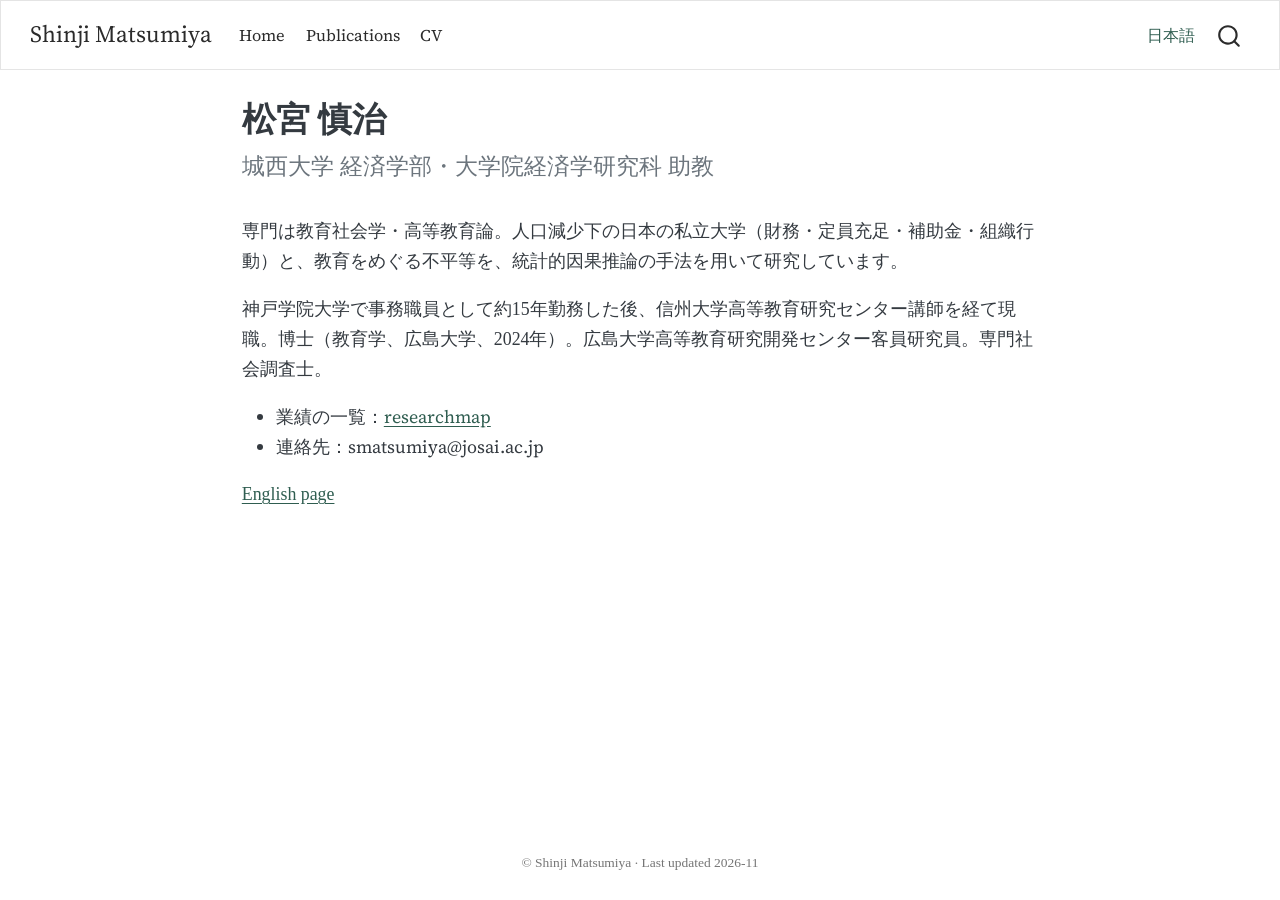
==== ja.html @ 0ce3a1ee "Built site for gh-pages" ====
<!DOCTYPE html>
<html xmlns="http://www.w3.org/1999/xhtml" lang="en" xml:lang="en"><head>

<meta charset="utf-8">
<meta name="generator" content="quarto-1.11.9">

<meta name="viewport" content="width=device-width, initial-scale=1.0, user-scalable=yes">


<title>松宮 慎治 – Shinji Matsumiya</title>
<style>
/* Default styles provided by pandoc.
** See https://pandoc.org/MANUAL.html#variables-for-html for config info.
*/
span.smallcaps{font-variant: small-caps;}
div.columns{display: flex; gap: 1.5em;}
div.column{flex: auto;}
@media screen {
div.columns{gap: min(4vw, 1.5em);}
div.column{overflow-x: auto;}
}
div.hanging-indent{margin-left: 1.5em; text-indent: -1.5em;}
ul.task-list{list-style: none;}
ul.task-list li input[type="checkbox"] {
  width: 0.8em;
  margin: 0 0.8em 0.2em -1em; /* quarto-specific, see https://github.com/quarto-dev/quarto-cli/issues/4556 */ 
  vertical-align: middle;
}
</style>


<script src="site_libs/quarto-nav/quarto-nav.js"></script>
<script src="site_libs/quarto-nav/headroom.min.js"></script>
<script src="site_libs/clipboard/clipboard.min.js"></script>
<script src="site_libs/quarto-search/autocomplete.umd.js"></script>
<script src="site_libs/quarto-search/fuse.min.js"></script>
<script src="site_libs/quarto-search/quarto-search.js"></script>
<meta name="quarto:offset" content="./">
<script src="site_libs/quarto-html/quarto.js" type="module"></script>
<script src="site_libs/quarto-html/tabsets/tabsets.js" type="module"></script>
<script src="site_libs/quarto-html/scrollable-regions/scrollable-regions.js" type="module"></script>
<script src="site_libs/quarto-html/popper.min.js"></script>
<script src="site_libs/quarto-html/tippy.umd.min.js"></script>
<script src="site_libs/quarto-html/anchor.min.js"></script>
<link href="site_libs/quarto-html/tippy.css" rel="stylesheet">
<link href="site_libs/quarto-html/quarto-syntax-highlighting-63b5708e65d6cd79cd7618c58d0c21e7.css" rel="stylesheet" id="quarto-text-highlighting-styles">
<script src="site_libs/bootstrap/bootstrap.min.js"></script>
<link href="site_libs/bootstrap/bootstrap-icons.css" rel="stylesheet">
<link href="site_libs/bootstrap/bootstrap-5ad09388e5ae7d661116b44760a0d848.min.css" rel="stylesheet" append-hash="true" id="quarto-bootstrap" data-mode="light">
<script id="quarto-search-options" type="application/json">{
  "location": "navbar",
  "copy-button": false,
  "collapse-after": 3,
  "panel-placement": "end",
  "type": "overlay",
  "limit": 50,
  "keyboard-shortcut": [
    "f",
    "/",
    "s"
  ],
  "show-item-context": false,
  "language": {
    "search-no-results-text": "No results",
    "search-matching-documents-text": "matching documents",
    "search-copy-link-title": "Copy link to search",
    "search-hide-matches-text": "Hide additional matches",
    "search-more-match-text": "more match in this document",
    "search-more-matches-text": "more matches in this document",
    "search-clear-button-title": "Clear",
    "search-text-placeholder": "",
    "search-detached-cancel-button-title": "Cancel",
    "search-submit-button-title": "Submit",
    "search-label": "Search"
  }
}</script>


</head>

<body class="nav-fixed fullcontent quarto-light"><a id="quarto-skip-link" class="visually-hidden-focusable" href="#quarto-document-content">Skip to main content</a>

<div id="quarto-search-results"></div>
  <header id="quarto-header" class="headroom fixed-top">
    <nav class="navbar navbar-expand-lg " data-bs-theme="dark" aria-label="Site">
      <div class="navbar-container container-fluid">
      <div class="navbar-brand-container mx-auto">
    <a class="navbar-brand" href="./index.html">
    <span class="navbar-title">Shinji Matsumiya</span>
    </a>
  </div>
          <button class="navbar-toggler" type="button" data-bs-toggle="collapse" data-bs-target="#navbarCollapse" aria-controls="navbarCollapse" aria-expanded="false" aria-label="Toggle navigation" onclick="if (window.quartoToggleHeadroom) { window.quartoToggleHeadroom(); }">
  <span class="navbar-toggler-icon"></span>
</button>
          <div class="collapse navbar-collapse" id="navbarCollapse">
            <ul class="navbar-nav navbar-nav-scroll me-auto">
  <li class="nav-item">
    <a class="nav-link" href="./index.html"> 
<span class="menu-text">Home</span></a>
  </li>  
  <li class="nav-item">
    <a class="nav-link" href="./publications.html"> 
<span class="menu-text">Publications</span></a>
  </li>  
  <li class="nav-item">
    <a class="nav-link" href="./files/Matsumiya_CV.pdf"> 
<span class="menu-text">CV</span></a>
  </li>  
</ul>
            <ul class="navbar-nav navbar-nav-scroll ms-auto">
  <li class="nav-item">
    <a class="nav-link active" href="./ja.html" aria-current="page"> 
<span class="menu-text">日本語</span></a>
  </li>  
</ul>
          </div> <!-- /navcollapse -->
            <div class="quarto-navbar-tools">
</div>
            <div id="quarto-search" class="" title="Search"></div>
      </div> <!-- /container-fluid -->
    </nav>
</header>
<!-- content -->
<div id="quarto-content" class="quarto-container page-columns page-rows-contents page-layout-article page-navbar">
<!-- sidebar -->
<!-- margin-sidebar -->
    
<!-- main -->
<main class="content" id="quarto-document-content" tabindex="-1">

<header id="title-block-header" class="quarto-title-block default">
<div class="quarto-title">
<h1 class="title">松宮 慎治</h1>
<p class="subtitle lead">城西大学 経済学部・大学院経済学研究科 助教</p>
</div>



<div class="quarto-title-meta">

    
  
    
  </div>
  


</header>


<p>専門は教育社会学・高等教育論。人口減少下の日本の私立大学（財務・定員充足・補助金・組織行動）と、教育をめぐる不平等を、統計的因果推論の手法を用いて研究しています。</p>
<p>神戸学院大学で事務職員として約15年勤務した後、信州大学高等教育研究センター講師を経て現職。博士（教育学、広島大学、2024年）。広島大学高等教育研究開発センター客員研究員。専門社会調査士。</p>
<ul>
<li>業績の一覧：<a href="https://researchmap.jp/smatsumiya">researchmap</a></li>
<li>連絡先：smatsumiya@josai.ac.jp</li>
</ul>
<p><a href="./index.html">English page</a></p>



</main> <!-- /main -->
<script id="quarto-html-after-body" type="application/javascript">
  window.document.addEventListener("DOMContentLoaded", function (event) {
    const icon = "";
    const anchorJS = new window.AnchorJS();
    anchorJS.options = {
      placement: 'right',
      icon: icon
    };
    anchorJS.add('.anchored');
    const isCodeAnnotation = (el) => {
      for (const clz of el.classList) {
        if (clz.startsWith('code-annotation-')) {                     
          return true;
        }
      }
      return false;
    }
    const onCopySuccess = function(e) {
      // button target
      const button = e.trigger;
      // don't keep focus
      button.blur();
      // flash "checked"
      button.classList.add('code-copy-button-checked');
      var currentTitle = button.getAttribute("title");
      button.setAttribute("title", "Copied!");
      let tooltip;
      if (window.bootstrap) {
        button.setAttribute("data-bs-toggle", "tooltip");
        button.setAttribute("data-bs-placement", "left");
        button.setAttribute("data-bs-title", "Copied!");
        tooltip = new bootstrap.Tooltip(button, 
          { trigger: "manual", 
            customClass: "code-copy-button-tooltip",
            offset: [0, -8]});
        tooltip.show();    
      }
      setTimeout(function() {
        if (tooltip) {
          tooltip.hide();
          button.removeAttribute("data-bs-title");
          button.removeAttribute("data-bs-toggle");
          button.removeAttribute("data-bs-placement");
        }
        button.setAttribute("title", currentTitle);
        button.classList.remove('code-copy-button-checked');
      }, 1000);
      // clear code selection
      e.clearSelection();
    }
    const getTextToCopy = function(trigger) {
      const outerScaffold = trigger.parentElement.cloneNode(true);
      const codeEl = outerScaffold.querySelector('code');
      for (const childEl of codeEl.children) {
        if (isCodeAnnotation(childEl)) {
          childEl.remove();
        }
      }
      return codeEl.innerText;
    }
    const clipboard = new window.ClipboardJS('.code-copy-button:not([data-in-quarto-modal])', {
      text: getTextToCopy
    });
    clipboard.on('success', onCopySuccess);
    if (window.document.getElementById('quarto-embedded-source-code-modal')) {
      const clipboardModal = new window.ClipboardJS('.code-copy-button[data-in-quarto-modal]', {
        text: getTextToCopy,
        container: window.document.getElementById('quarto-embedded-source-code-modal')
      });
      clipboardModal.on('success', onCopySuccess);
    }
      var localhostRegex = new RegExp(/^(?:http|https):\/\/localhost\:?[0-9]*\//);
      var mailtoRegex = new RegExp(/^mailto:/);
        var filterRegex = new RegExp("https:\/\/shinjimatsumiya\.github\.io");
      var isInternal = (href) => {
          return filterRegex.test(href) || localhostRegex.test(href) || mailtoRegex.test(href);
      }
      // Inspect non-navigation links and adorn them if external
      window.quartoDecorateExternalLinks = function (root) {
     var links = (root || window.document).querySelectorAll('a[href]:not(.nav-link):not(.navbar-brand):not(.toc-action):not(.sidebar-link):not(.sidebar-item-toggle):not(.pagination-link):not(.no-external):not([aria-hidden]):not(.dropdown-item):not(.quarto-navigation-tool):not(.about-link)');
      for (var i=0; i<links.length; i++) {
        const link = links[i];
        if (!isInternal(link.href)) {
          // undo the damage that might have been done by quarto-nav.js in the case of
          // links that we want to consider external
          if (link.dataset.originalHref !== undefined) {
            link.href = link.dataset.originalHref;
          }
          if (!link.classList.contains('no-external-icon')) {
          }
        }
      }
      };
      window.quartoDecorateExternalLinks(window.document);
    // Esc closes the popup (WCAG 1.4.13) and focus leaving both trigger and
    // popup closes it (WCAG 2.4.11); tippy handles neither for interactive popups.
    const hideOnEscAndFocusOut = {
      name: 'hideOnEscAndFocusOut',
      defaultValue: true,
      fn(instance) {
        const dismiss = () => {
          // A show scheduled by the trigger delay would otherwise reopen it
          instance.clearDelayTimeouts();
          instance.hide();
        };
        const onKeyDown = (event) => {
          if (event.key !== 'Escape') {
            return;
          }
          // Keep Esc from also reaching page handlers (e.g. reveal.js overview),
          // except an open reveal.js slide menu, which Esc should close too.
          // The menu handles keys only when its keyboard option is on.
          const menuHandlesEsc = window.Reveal?.getPlugin?.('menu')?.isOpen() &&
            window.Reveal.getConfig().menu?.keyboard !== false;
          if (!menuHandlesEsc) {
            event.stopPropagation();
          }
          if (instance.popper.contains(window.document.activeElement)) {
            // Disabled while refocusing so the focus trigger does not reopen it
            instance.disable();
            instance.reference.focus();
            instance.enable();
          }
          dismiss();
        };
        const onFocusOut = (event) => {
          const target = event.relatedTarget;
          if (target && !instance.reference.contains(target) &&
              !instance.popper.contains(target)) {
            dismiss();
          }
        };
        // On the trigger too: a click trigger (code-annotations: select) has no
        // blur handling. Attached for the instance's lifetime so leaving the
        // trigger also cancels a show still pending on the trigger delay.
        instance.reference.addEventListener('focusout', onFocusOut);
        return {
          onShow() {
            window.document.addEventListener('keydown', onKeyDown, true);
            instance.popper.addEventListener('focusout', onFocusOut);
          },
          onHide() {
            window.document.removeEventListener('keydown', onKeyDown, true);
            instance.popper.removeEventListener('focusout', onFocusOut);
          },
          onDestroy() {
            instance.reference.removeEventListener('focusout', onFocusOut);
          },
        };
      },
    };
    function tippyHover(el, contentFn, onTriggerFn, onUntriggerFn) {
      const config = {
        allowHTML: true,
        maxWidth: 500,
        delay: 100,
        arrow: false,
        appendTo: function(el) {
            return el.parentElement;
        },
        interactive: true,
        interactiveBorder: 10,
        theme: 'quarto',
        placement: 'bottom-start',
        plugins: [hideOnEscAndFocusOut],
      };
      if (contentFn) {
        config.content = contentFn;
      }
      if (onTriggerFn) {
        config.onTrigger = onTriggerFn;
      }
      if (onUntriggerFn) {
        config.onUntrigger = onUntriggerFn;
      }
      window.tippy(el, config); 
    }
    const noterefs = window.document.querySelectorAll('a[role="doc-noteref"]');
    for (var i=0; i<noterefs.length; i++) {
      const ref = noterefs[i];
      tippyHover(ref, function() {
        // use id or data attribute instead here
        let href = ref.getAttribute('data-footnote-href') || ref.getAttribute('href');
        try { href = new URL(href).hash; } catch {}
        const id = href.replace(/^#\/?/, "");
        const note = window.document.getElementById(id);
        if (note) {
          return note.innerHTML;
        } else {
          return "";
        }
      });
    }
    const xrefs = window.document.querySelectorAll('a.quarto-xref');
    const processXRef = (id, note) => {
      // Strip column container classes
      const stripColumnClz = (el) => {
        el.classList.remove("page-full", "page-columns");
        if (el.children) {
          for (const child of el.children) {
            stripColumnClz(child);
          }
        }
      }
      stripColumnClz(note)
      if (id === null || id.startsWith('sec-')) {
        // Special case sections, only their first couple elements
        const container = document.createElement("div");
        if (note.children && note.children.length > 2) {
          container.appendChild(note.children[0].cloneNode(true));
          for (let i = 1; i < note.children.length; i++) {
            const child = note.children[i];
            if (child.tagName === "P" && child.innerText === "") {
              continue;
            } else {
              container.appendChild(child.cloneNode(true));
              break;
            }
          }
          if (window.Quarto?.typesetMath) {
            window.Quarto.typesetMath(container);
          }
          return container.innerHTML
        } else {
          if (window.Quarto?.typesetMath) {
            window.Quarto.typesetMath(note);
          }
          return note.innerHTML;
        }
      } else {
        // Remove any anchor links if they are present
        const anchorLink = note.querySelector('a.anchorjs-link');
        if (anchorLink) {
          anchorLink.remove();
        }
        if (window.Quarto?.typesetMath) {
          window.Quarto.typesetMath(note);
        }
        if (note.classList.contains("callout")) {
          return note.outerHTML;
        } else {
          return note.innerHTML;
        }
      }
    }
    for (var i=0; i<xrefs.length; i++) {
      const xref = xrefs[i];
      tippyHover(xref, undefined, function(instance) {
        instance.disable();
        let url = xref.getAttribute('href');
        let hash = undefined; 
        if (url.startsWith('#')) {
          hash = url;
        } else {
          try { hash = new URL(url).hash; } catch {}
        }
        if (hash) {
          const id = hash.replace(/^#\/?/, "");
          const note = window.document.getElementById(id);
          if (note !== null) {
            try {
              const html = processXRef(id, note.cloneNode(true));
              instance.setContent(html);
            } finally {
              instance.enable();
              instance.show();
            }
          } else {
            // See if we can fetch this
            fetch(url.split('#')[0])
            .then(res => res.text())
            .then(html => {
              const parser = new DOMParser();
              const htmlDoc = parser.parseFromString(html, "text/html");
              const note = htmlDoc.getElementById(id);
              if (note !== null) {
                const html = processXRef(id, note);
                instance.setContent(html);
              } 
            }).finally(() => {
              instance.enable();
              instance.show();
            });
          }
        } else {
          // See if we can fetch a full url (with no hash to target)
          // This is a special case and we should probably do some content thinning / targeting
          fetch(url)
          .then(res => res.text())
          .then(html => {
            const parser = new DOMParser();
            const htmlDoc = parser.parseFromString(html, "text/html");
            const note = htmlDoc.querySelector('main.content');
            if (note !== null) {
              // This should only happen for chapter cross references
              // (since there is no id in the URL)
              // remove the first header
              if (note.children.length > 0 && note.children[0].tagName === "HEADER") {
                note.children[0].remove();
              }
              const html = processXRef(null, note);
              instance.setContent(html);
            } 
          }).finally(() => {
            instance.enable();
            instance.show();
          });
        }
      }, function(instance) {
      });
    }
        let selectedAnnoteEl;
        const selectorForAnnotation = ( cell, annotation) => {
          let cellAttr = 'data-code-cell="' + cell + '"';
          let lineAttr = 'data-code-annotation="' +  annotation + '"';
          const selector = 'span[' + cellAttr + '][' + lineAttr + ']';
          return selector;
        }
        const selectCodeLines = (annoteEl) => {
          const doc = window.document;
          const targetCell = annoteEl.getAttribute("data-target-cell");
          const targetAnnotation = annoteEl.getAttribute("data-target-annotation");
          const annoteSpan = window.document.querySelector(selectorForAnnotation(targetCell, targetAnnotation));
          const lines = annoteSpan.getAttribute("data-code-lines").split(",");
          const lineIds = lines.map((line) => {
            return targetCell + "-" + line;
          })
          // Each band is positioned against its own containing block, which is
          // not the offsetParent of the lines, so place it from client rects.
          const placeBand = (band, firstEl, lastEl, codeBlock) => {
            const container = band.offsetParent;
            if (container === null) {
              return;
            }
            const containerRect = container.getBoundingClientRect();
            // Reveal.js scales slides with a transform, so convert client
            // pixels back to the CSS pixels of the container.
            const scale = containerRect.height / container.offsetHeight || 1;
            const firstRect = firstEl.getBoundingClientRect();
            const lastRect = lastEl.getBoundingClientRect();
            const top = (firstRect.top - containerRect.top) / scale - container.clientTop + container.scrollTop;
            const height = (lastRect.bottom - firstRect.top) / scale;
            band.style.top = top - 2 + "px";
            band.style.height = height + 4 + "px";
            if (codeBlock) {
              // Without the copy button wrapper, the containing block is wider
              // than the code block, so span the code block explicitly.
              const blockRect = codeBlock.getBoundingClientRect();
              band.style.left = (blockRect.left - containerRect.left) / scale - container.clientLeft + container.scrollLeft + "px";
              band.style.width = blockRect.width / scale + "px";
            }
          };
          if (lineIds.length > 0) {
            const el = window.document.getElementById(lineIds[0]);
            const lastEl = window.document.getElementById(lineIds[lineIds.length - 1]);
            const parent = el.parentElement.parentElement;
            // cook up a div (if necessary) and position it
            let div = window.document.getElementById("code-annotation-line-highlight");
            if (div === null) {
              div = window.document.createElement("div");
              div.setAttribute("id", "code-annotation-line-highlight");
              div.style.position = 'absolute';
              parent.appendChild(div);
            }
            placeBand(div, el, lastEl, parent.closest("div.sourceCode") || parent);
            let gutterDiv = window.document.getElementById("code-annotation-line-highlight-gutter");
            if (gutterDiv === null) {
              gutterDiv = window.document.createElement("div");
              gutterDiv.setAttribute("id", "code-annotation-line-highlight-gutter");
              gutterDiv.style.position = 'absolute';
              const codeCell = window.document.getElementById(targetCell);
              const gutter = codeCell.querySelector('.code-annotation-gutter');
              gutter.appendChild(gutterDiv);
            }
            placeBand(gutterDiv, el, lastEl);
            selectedAnnoteEl = annoteEl;
          }
        };
        const unselectCodeLines = () => {
          const elementsIds = ["code-annotation-line-highlight", "code-annotation-line-highlight-gutter"];
          elementsIds.forEach((elId) => {
            const div = window.document.getElementById(elId);
            if (div) {
              div.remove();
            }
          });
          selectedAnnoteEl = undefined;
        };
          // Handle positioning of the toggle
      window.addEventListener(
        "resize",
        throttle(() => {
          elRect = undefined;
          if (selectedAnnoteEl) {
            selectCodeLines(selectedAnnoteEl);
          }
        }, 10)
      );
      function throttle(fn, ms) {
      let throttle = false;
      let timer;
        return (...args) => {
          if(!throttle) { // first call gets through
              fn.apply(this, args);
              throttle = true;
          } else { // all the others get throttled
              if(timer) clearTimeout(timer); // cancel #2
              timer = setTimeout(() => {
                fn.apply(this, args);
                timer = throttle = false;
              }, ms);
          }
        };
      }
        // Attach click handler to the DT
        const annoteDls = window.document.querySelectorAll('dt[data-target-cell]');
        for (const annoteDlNode of annoteDls) {
          annoteDlNode.addEventListener('click', (event) => {
            const clickedEl = event.target;
            if (clickedEl !== selectedAnnoteEl) {
              unselectCodeLines();
              const activeEl = window.document.querySelector('dt[data-target-cell].code-annotation-active');
              if (activeEl) {
                activeEl.classList.remove('code-annotation-active');
              }
              selectCodeLines(clickedEl);
              clickedEl.classList.add('code-annotation-active');
            } else {
              // Unselect the line
              unselectCodeLines();
              clickedEl.classList.remove('code-annotation-active');
            }
          });
        }
    const findCites = (el) => {
      const parentEl = el.parentElement;
      if (parentEl) {
        const cites = parentEl.dataset.cites;
        if (cites) {
          return {
            el,
            cites: cites.split(' ')
          };
        } else {
          return findCites(el.parentElement)
        }
      } else {
        return undefined;
      }
    };
    var bibliorefs = window.document.querySelectorAll('a[role="doc-biblioref"]');
    for (var i=0; i<bibliorefs.length; i++) {
      const ref = bibliorefs[i];
      const citeInfo = findCites(ref);
      if (citeInfo) {
        tippyHover(citeInfo.el, function() {
          var popup = window.document.createElement('div');
          citeInfo.cites.forEach(function(cite) {
            var citeDiv = window.document.createElement('div');
            citeDiv.classList.add('hanging-indent');
            citeDiv.classList.add('csl-entry');
            var biblioDiv = window.document.getElementById('ref-' + cite);
            if (biblioDiv) {
              citeDiv.innerHTML = biblioDiv.innerHTML;
            }
            popup.appendChild(citeDiv);
          });
          return popup.innerHTML;
        });
      }
    }
  });
  </script>
  <script type="application/javascript">
  window.quartoScrollableRegionsLabels = {"code":"Scrollable code","output":"Scrollable output"};
  </script>
</div> <!-- /content -->
<footer class="footer">
  <div class="nav-footer">
    <div class="nav-footer-left">
      &nbsp;
    </div>   
    <div class="nav-footer-center">
<p>© Shinji Matsumiya · Last updated 2026-11</p>
</div>
    <div class="nav-footer-right">
      &nbsp;
    </div>
  </div>
</footer>




</body></html>
---- site_libs/quarto-html/tippy.css ----
.tippy-box[data-animation=fade][data-state=hidden]{opacity:0}[data-tippy-root]{max-width:calc(100vw - 10px)}.tippy-box{position:relative;background-color:#333;color:#fff;border-radius:4px;font-size:14px;line-height:1.4;white-space:normal;outline:0;transition-property:transform,visibility,opacity}.tippy-box[data-placement^=top]>.tippy-arrow{bottom:0}.tippy-box[data-placement^=top]>.tippy-arrow:before{bottom:-7px;left:0;border-width:8px 8px 0;border-top-color:initial;transform-origin:center top}.tippy-box[data-placement^=bottom]>.tippy-arrow{top:0}.tippy-box[data-placement^=bottom]>.tippy-arrow:before{top:-7px;left:0;border-width:0 8px 8px;border-bottom-color:initial;transform-origin:center bottom}.tippy-box[data-placement^=left]>.tippy-arrow{right:0}.tippy-box[data-placement^=left]>.tippy-arrow:before{border-width:8px 0 8px 8px;border-left-color:initial;right:-7px;transform-origin:center left}.tippy-box[data-placement^=right]>.tippy-arrow{left:0}.tippy-box[data-placement^=right]>.tippy-arrow:before{left:-7px;border-width:8px 8px 8px 0;border-right-color:initial;transform-origin:center right}.tippy-box[data-inertia][data-state=visible]{transition-timing-function:cubic-bezier(.54,1.5,.38,1.11)}.tippy-arrow{width:16px;height:16px;color:#333}.tippy-arrow:before{content:"";position:absolute;border-color:transparent;border-style:solid}.tippy-content{position:relative;padding:5px 9px;z-index:1}
---- site_libs/quarto-html/quarto-syntax-highlighting-63b5708e65d6cd79cd7618c58d0c21e7.css ----
/* quarto syntax highlight colors */
:root {
  --quarto-hl-ot-color: #003B4F;
  --quarto-hl-at-color: #657422;
  --quarto-hl-ss-color: #20794D;
  --quarto-hl-an-color: #5E5E5E;
  --quarto-hl-fu-color: #4758AB;
  --quarto-hl-st-color: #20794D;
  --quarto-hl-cf-color: #003B4F;
  --quarto-hl-op-color: #5E5E5E;
  --quarto-hl-er-color: #AD0000;
  --quarto-hl-bn-color: #AD0000;
  --quarto-hl-al-color: #AD0000;
  --quarto-hl-va-color: #111111;
  --quarto-hl-bu-color: inherit;
  --quarto-hl-ex-color: inherit;
  --quarto-hl-pp-color: #AD0000;
  --quarto-hl-in-color: #5E5E5E;
  --quarto-hl-vs-color: #20794D;
  --quarto-hl-wa-color: #5E5E5E;
  --quarto-hl-do-color: #5E5E5E;
  --quarto-hl-im-color: #00769E;
  --quarto-hl-ch-color: #20794D;
  --quarto-hl-dt-color: #AD0000;
  --quarto-hl-fl-color: #AD0000;
  --quarto-hl-co-color: #5E5E5E;
  --quarto-hl-cv-color: #5E5E5E;
  --quarto-hl-cn-color: #8f5902;
  --quarto-hl-sc-color: #5E5E5E;
  --quarto-hl-dv-color: #AD0000;
  --quarto-hl-kw-color: #003B4F;
}

/* other quarto variables */
:root {
  --quarto-font-monospace: SFMono-Regular, Menlo, Monaco, Consolas, "Liberation Mono", "Courier New", monospace;
}

/* syntax highlight based on Pandoc's rules */
pre > code.sourceCode > span {
  color: #003B4F;
}

code.sourceCode > span {
  color: #003B4F;
}

div.sourceCode,
div.sourceCode pre.sourceCode {
  color: #003B4F;
}

/* Normal */
code span {
  color: #003B4F;
}

/* Alert */
code span.al {
  color: #AD0000;
  font-style: inherit;
}

/* Annotation */
code span.an {
  color: #5E5E5E;
  font-style: inherit;
}

/* Attribute */
code span.at {
  color: #657422;
  font-style: inherit;
}

/* BaseN */
code span.bn {
  color: #AD0000;
  font-style: inherit;
}

/* BuiltIn */
code span.bu {
  font-style: inherit;
}

/* ControlFlow */
code span.cf {
  color: #003B4F;
  font-weight: bold;
  font-style: inherit;
}

/* Char */
code span.ch {
  color: #20794D;
  font-style: inherit;
}

/* Constant */
code span.cn {
  color: #8f5902;
  font-style: inherit;
}

/* Comment */
code span.co {
  color: #5E5E5E;
  font-style: inherit;
}

/* CommentVar */
code span.cv {
  color: #5E5E5E;
  font-style: italic;
}

/* Documentation */
code span.do {
  color: #5E5E5E;
  font-style: italic;
}

/* DataType */
code span.dt {
  color: #AD0000;
  font-style: inherit;
}

/* DecVal */
code span.dv {
  color: #AD0000;
  font-style: inherit;
}

/* Error */
code span.er {
  color: #AD0000;
  font-style: inherit;
}

/* Extension */
code span.ex {
  font-style: inherit;
}

/* Float */
code span.fl {
  color: #AD0000;
  font-style: inherit;
}

/* Function */
code span.fu {
  color: #4758AB;
  font-style: inherit;
}

/* Import */
code span.im {
  color: #00769E;
  font-style: inherit;
}

/* Information */
code span.in {
  color: #5E5E5E;
  font-style: inherit;
}

/* Keyword */
code span.kw {
  color: #003B4F;
  font-weight: bold;
  font-style: inherit;
}

/* Operator */
code span.op {
  color: #5E5E5E;
  font-style: inherit;
}

/* Other */
code span.ot {
  color: #003B4F;
  font-style: inherit;
}

/* Preprocessor */
code span.pp {
  color: #AD0000;
  font-style: inherit;
}

/* SpecialChar */
code span.sc {
  color: #5E5E5E;
  font-style: inherit;
}

/* SpecialString */
code span.ss {
  color: #20794D;
  font-style: inherit;
}

/* String */
code span.st {
  color: #20794D;
  font-style: inherit;
}

/* Variable */
code span.va {
  color: #111111;
  font-style: inherit;
}

/* VerbatimString */
code span.vs {
  color: #20794D;
  font-style: inherit;
}

/* Warning */
code span.wa {
  color: #5E5E5E;
  font-style: italic;
}

.prevent-inlining {
  content: "</";
}

/*# sourceMappingURL=054cc16b9e9817627be6994582d2ffb5.css.map */
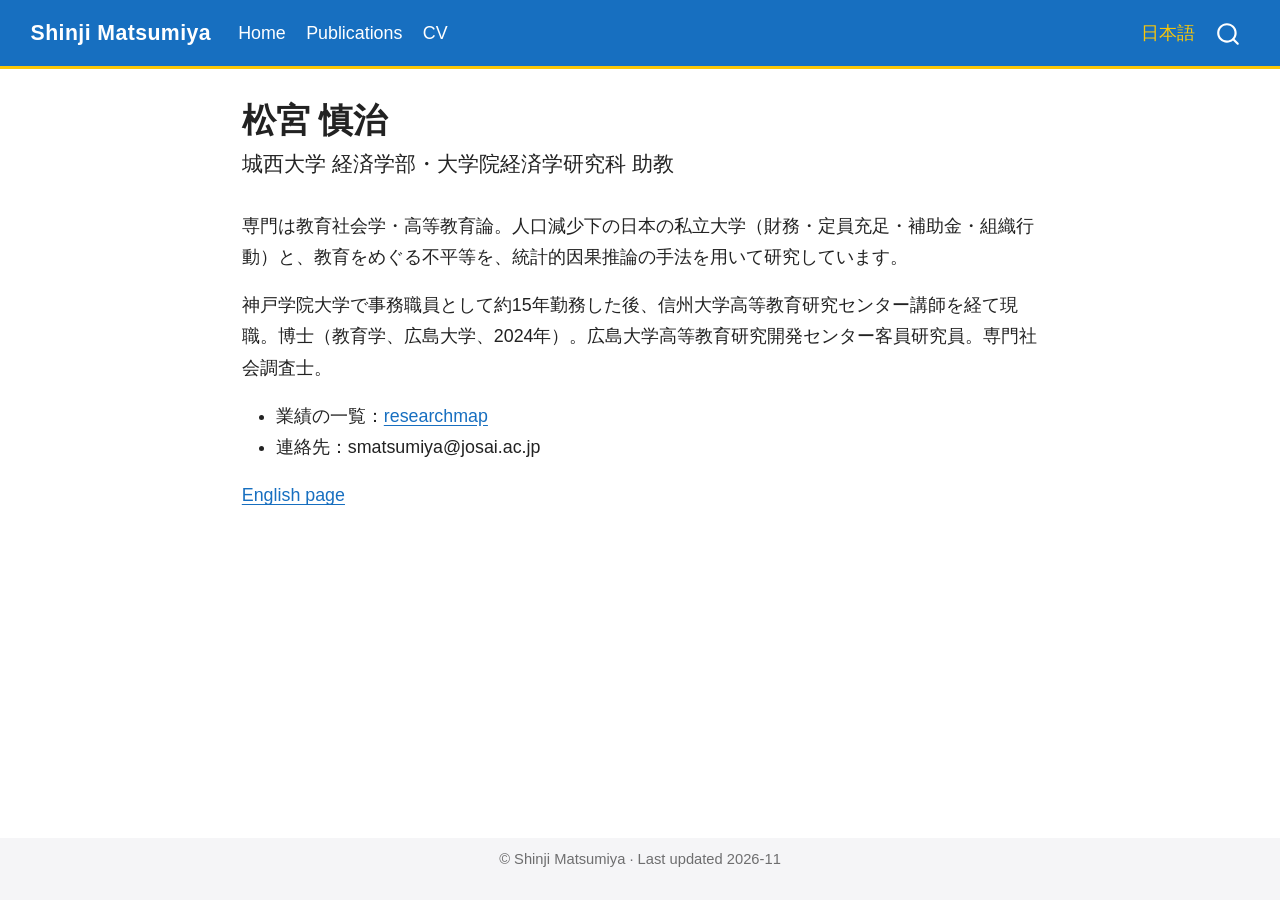
==== commit 62c3bd10: "Built site for gh-pages" ====
--- a/ja.html
+++ b/ja.html
@@ -46,7 +46,7 @@
 <link href="site_libs/quarto-html/quarto-syntax-highlighting-63b5708e65d6cd79cd7618c58d0c21e7.css" rel="stylesheet" id="quarto-text-highlighting-styles">
 <script src="site_libs/bootstrap/bootstrap.min.js"></script>
 <link href="site_libs/bootstrap/bootstrap-icons.css" rel="stylesheet">
-<link href="site_libs/bootstrap/bootstrap-5ad09388e5ae7d661116b44760a0d848.min.css" rel="stylesheet" append-hash="true" id="quarto-bootstrap" data-mode="light">
+<link href="site_libs/bootstrap/bootstrap-c3f510aad4b742870437bdfa7d780e58.min.css" rel="stylesheet" append-hash="true" id="quarto-bootstrap" data-mode="light">
 <script id="quarto-search-options" type="application/json">{
   "location": "navbar",
   "copy-button": false,
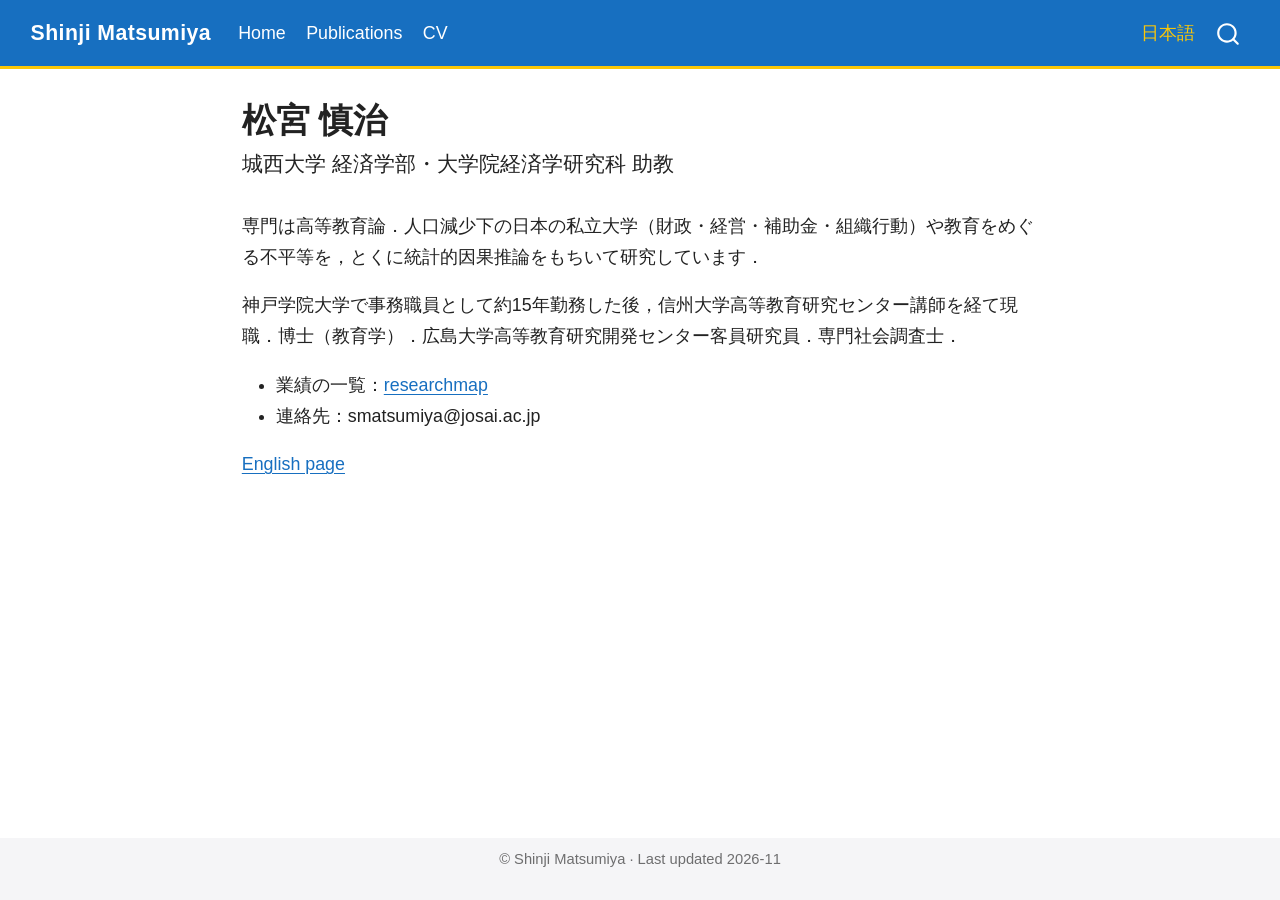
==== commit 321de8d2: "Built site for gh-pages" ====
--- a/ja.html
+++ b/ja.html
@@ -148,8 +148,8 @@
 </header>
 
 
-<p>専門は教育社会学・高等教育論。人口減少下の日本の私立大学（財務・定員充足・補助金・組織行動）と、教育をめぐる不平等を、統計的因果推論の手法を用いて研究しています。</p>
-<p>神戸学院大学で事務職員として約15年勤務した後、信州大学高等教育研究センター講師を経て現職。博士（教育学、広島大学、2024年）。広島大学高等教育研究開発センター客員研究員。専門社会調査士。</p>
+<p>専門は高等教育論．人口減少下の日本の私立大学（財政・経営・補助金・組織行動）や教育をめぐる不平等を，とくに統計的因果推論をもちいて研究しています．</p>
+<p>神戸学院大学で事務職員として約15年勤務した後，信州大学高等教育研究センター講師を経て現職．博士（教育学）．広島大学高等教育研究開発センター客員研究員．専門社会調査士．</p>
 <ul>
 <li>業績の一覧：<a href="https://researchmap.jp/smatsumiya">researchmap</a></li>
 <li>連絡先：smatsumiya@josai.ac.jp</li>
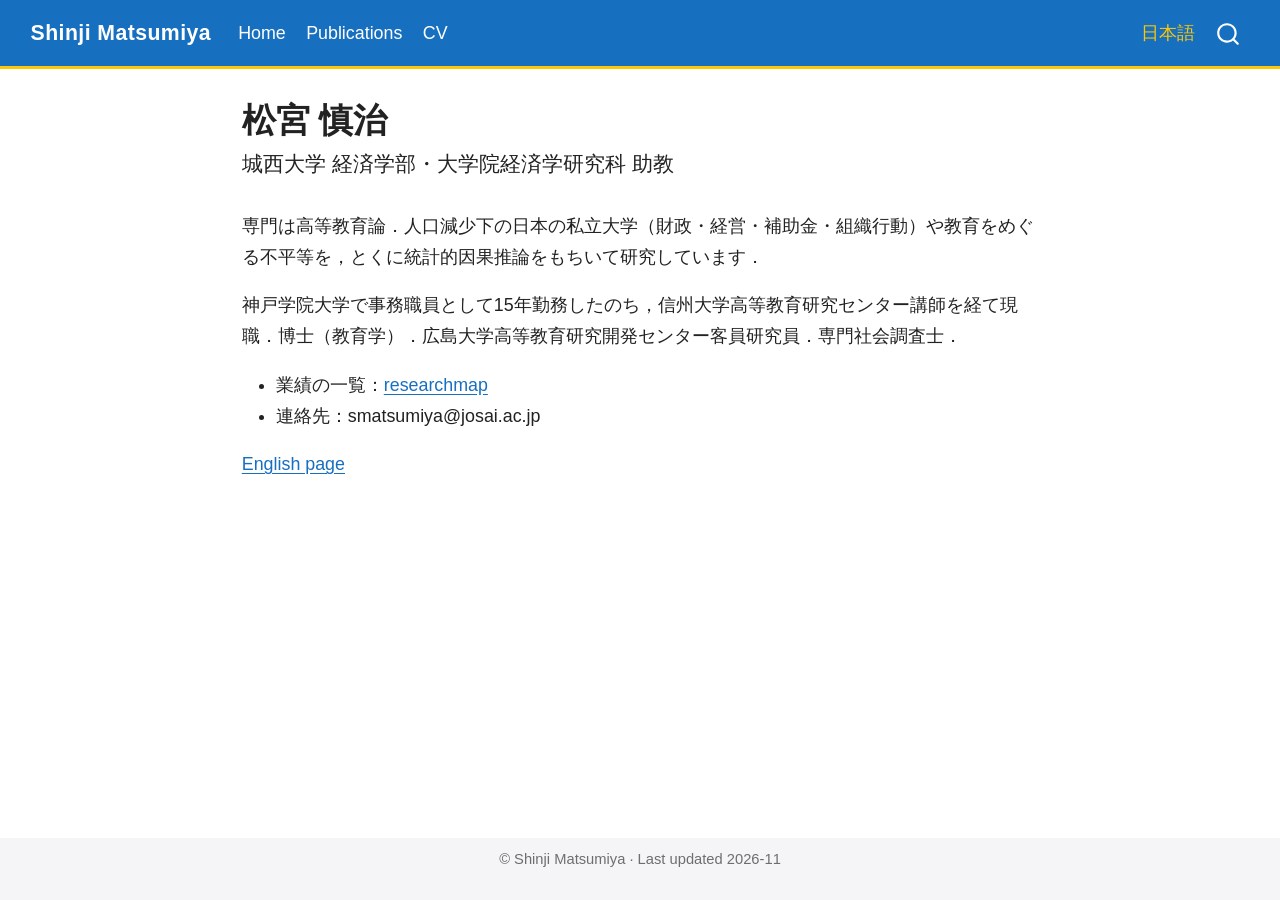
==== commit 672e91ce: "Built site for gh-pages" ====
--- a/ja.html
+++ b/ja.html
@@ -149,7 +149,7 @@
 
 
 <p>専門は高等教育論．人口減少下の日本の私立大学（財政・経営・補助金・組織行動）や教育をめぐる不平等を，とくに統計的因果推論をもちいて研究しています．</p>
-<p>神戸学院大学で事務職員として約15年勤務した後，信州大学高等教育研究センター講師を経て現職．博士（教育学）．広島大学高等教育研究開発センター客員研究員．専門社会調査士．</p>
+<p>神戸学院大学で事務職員として15年勤務したのち，信州大学高等教育研究センター講師を経て現職．博士（教育学）．広島大学高等教育研究開発センター客員研究員．専門社会調査士．</p>
 <ul>
 <li>業績の一覧：<a href="https://researchmap.jp/smatsumiya">researchmap</a></li>
 <li>連絡先：smatsumiya@josai.ac.jp</li>
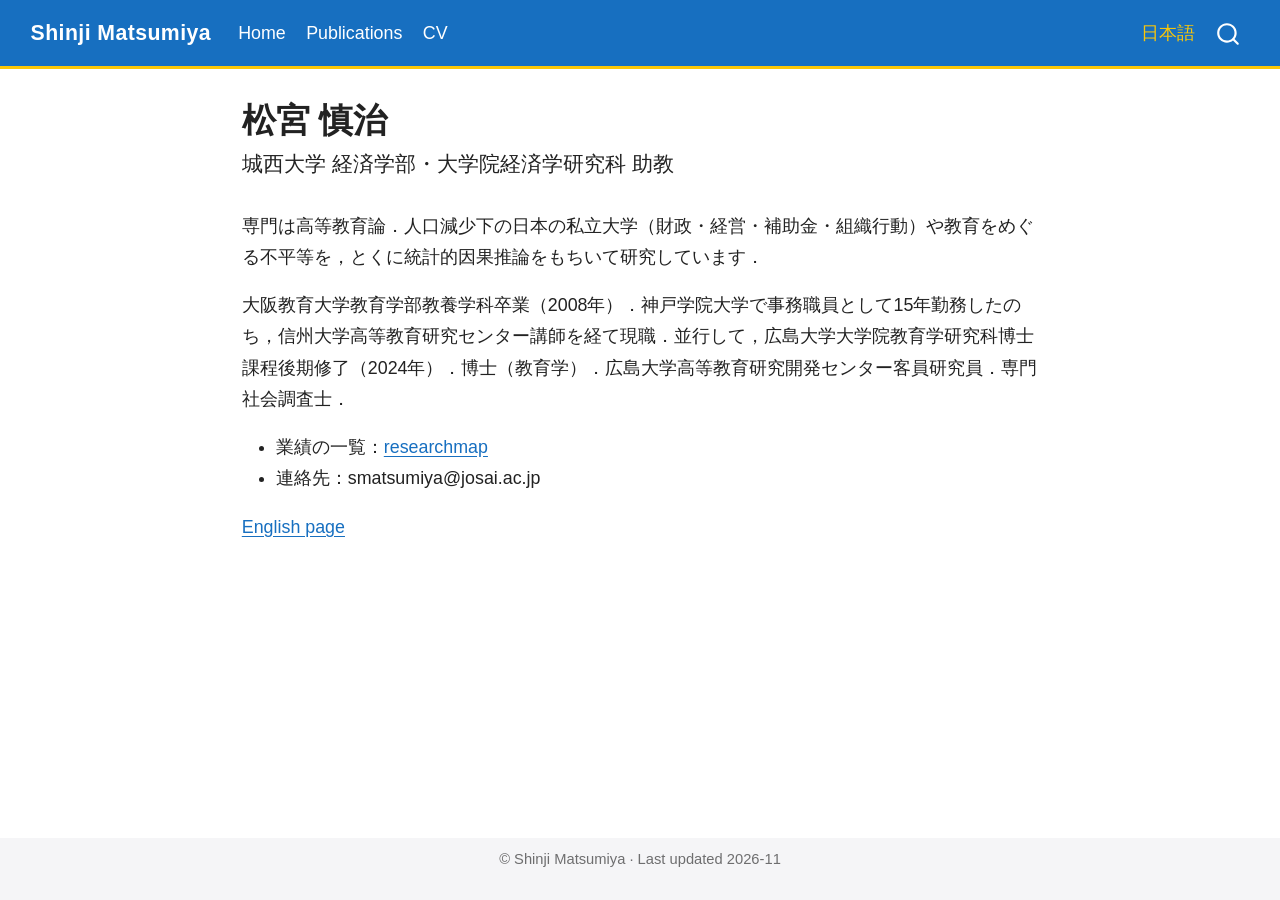
==== commit a0dac236: "Built site for gh-pages" ====
--- a/ja.html
+++ b/ja.html
@@ -149,7 +149,7 @@
 
 
 <p>専門は高等教育論．人口減少下の日本の私立大学（財政・経営・補助金・組織行動）や教育をめぐる不平等を，とくに統計的因果推論をもちいて研究しています．</p>
-<p>神戸学院大学で事務職員として15年勤務したのち，信州大学高等教育研究センター講師を経て現職．博士（教育学）．広島大学高等教育研究開発センター客員研究員．専門社会調査士．</p>
+<p>大阪教育大学教育学部教養学科卒業（2008年）．神戸学院大学で事務職員として15年勤務したのち，信州大学高等教育研究センター講師を経て現職．並行して，広島大学大学院教育学研究科博士課程後期修了（2024年）．博士（教育学）．広島大学高等教育研究開発センター客員研究員．専門社会調査士．</p>
 <ul>
 <li>業績の一覧：<a href="https://researchmap.jp/smatsumiya">researchmap</a></li>
 <li>連絡先：smatsumiya@josai.ac.jp</li>
